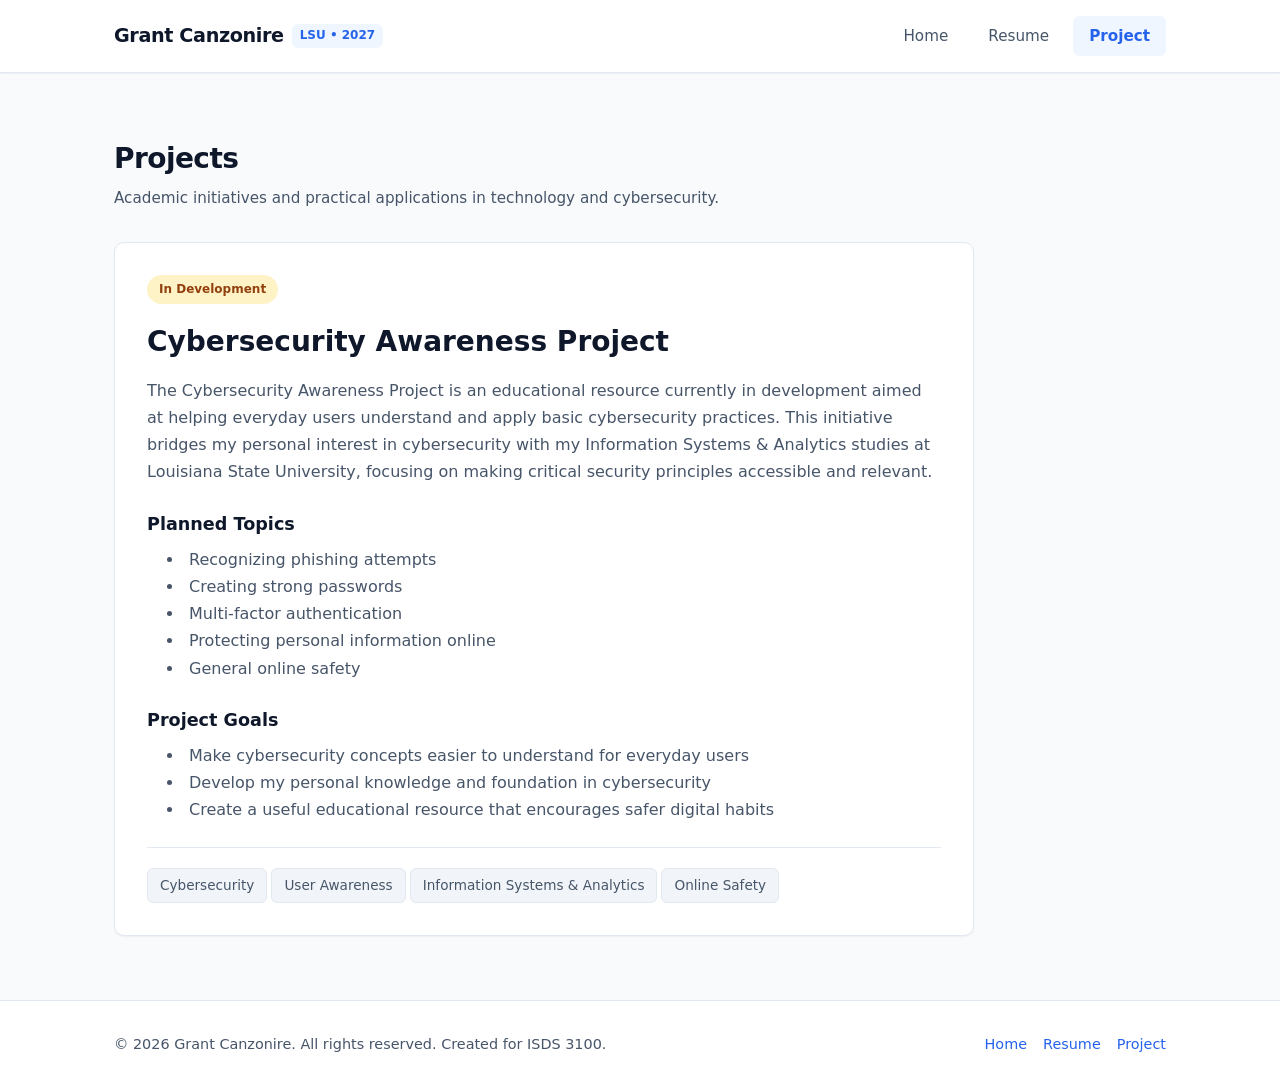
==== project.html @ b725eaf5 "Initial personal website" ====
<!DOCTYPE html>
<html lang="en">
<head>
  <meta charset="UTF-8">
  <meta name="viewport" content="width=device-width, initial-scale=1.0">
  <meta name="description" content="Projects by Grant Canzonire - Information Systems &amp; Analytics student at Louisiana State University (LSU).">
  <title>Grant Canzonire | Projects</title>
  <link rel="stylesheet" href="styles.css">
</head>
<body>

  <!-- Site Navigation -->
  <header class="site-header">
    <div class="container header-inner">
      <a href="index.html" class="site-brand">
        <span>Grant Canzonire</span>
        <span class="brand-badge">LSU &bull; 2027</span>
      </a>
      <nav class="main-nav" aria-label="Main Navigation">
        <a href="index.html" class="nav-link">Home</a>
        <a href="resume.html" class="nav-link">Resume</a>
        <a href="project.html" class="nav-link active">Project</a>
      </nav>
    </div>
  </header>

  <!-- Main Content Area -->
  <main class="main-content container">

    <!-- Page Header -->
    <section class="section-header" style="margin-top: 1rem; margin-bottom: 2rem;">
      <h1 class="section-title">Projects</h1>
      <p class="section-subtitle">Academic initiatives and practical applications in technology and cybersecurity.</p>
    </section>

    <!-- Single Featured Project: In Development -->
    <article class="card" style="max-width: 860px;">
      
      <!-- Project Header / Status -->
      <div style="margin-bottom: 1.25rem;">
        <span class="project-badge" style="background-color: #fef3c7; color: #92400e; font-weight: 600; padding: 0.3rem 0.75rem; border-radius: 9999px;">
          In Development
        </span>
        <h2 class="project-title" style="font-size: 1.75rem; margin-top: 0.5rem; margin-bottom: 0.75rem;">
          Cybersecurity Awareness Project
        </h2>
        <p class="project-description" style="font-size: 1rem; line-height: 1.7; color: var(--text-muted); margin-bottom: 1.5rem;">
          The Cybersecurity Awareness Project is an educational resource currently in development aimed at helping everyday users understand and apply basic cybersecurity practices. This initiative bridges my personal interest in cybersecurity with my Information Systems &amp; Analytics studies at Louisiana State University, focusing on making critical security principles accessible and relevant.
        </p>
      </div>

      <!-- Planned Topics Section -->
      <div style="margin-bottom: 1.5rem;">
        <h3 style="font-size: 1.1rem; font-weight: 700; color: var(--text-main); margin-bottom: 0.5rem;">
          Planned Topics
        </h3>
        <ul style="padding-left: 1.25rem; color: var(--text-muted); line-height: 1.7;">
          <li>Recognizing phishing attempts</li>
          <li>Creating strong passwords</li>
          <li>Multi-factor authentication</li>
          <li>Protecting personal information online</li>
          <li>General online safety</li>
        </ul>
      </div>

      <!-- Project Goals Section -->
      <div style="margin-bottom: 1.5rem;">
        <h3 style="font-size: 1.1rem; font-weight: 700; color: var(--text-main); margin-bottom: 0.5rem;">
          Project Goals
        </h3>
        <ul style="padding-left: 1.25rem; color: var(--text-muted); line-height: 1.7;">
          <li>Make cybersecurity concepts easier to understand for everyday users</li>
          <li>Develop my personal knowledge and foundation in cybersecurity</li>
          <li>Create a useful educational resource that encourages safer digital habits</li>
        </ul>
      </div>

      <!-- Focus Tags -->
      <div class="project-tags" style="margin-bottom: 0; margin-top: 1.5rem; padding-top: 1.25rem; border-top: 1px solid var(--border-color);">
        <span class="skill-tag">Cybersecurity</span>
        <span class="skill-tag">User Awareness</span>
        <span class="skill-tag">Information Systems &amp; Analytics</span>
        <span class="skill-tag">Online Safety</span>
      </div>

    </article>

  </main>

  <!-- Site Footer -->
  <footer class="site-footer">
    <div class="container footer-inner">
      <p>&copy; 2026 Grant Canzonire. All rights reserved. Created for ISDS 3100.</p>
      <div class="footer-links">
        <a href="index.html">Home</a>
        <a href="resume.html">Resume</a>
        <a href="project.html">Project</a>
      </div>
    </div>
  </footer>

</body>
</html>
---- styles.css ----
/* ==========================================================================
   ISDS 3100 Vibe Coding Project - Shared Stylesheet
   Professional, recruiter-ready styling system with responsive layouts.
   ========================================================================== */

/* --------------------------------------------------------------------------
   1. Design System & CSS Variables
   -------------------------------------------------------------------------- */
:root {
  /* Color Palette - Refined Slate & Executive Blue */
  --primary: #2563eb;
  --primary-hover: #1d4ed8;
  --primary-light: #eff6ff;
  --primary-dark: #1e40af;
  
  --text-main: #0f172a;
  --text-muted: #475569;
  --text-light: #94a3b8;
  
  --bg-body: #f8fafc;
  --bg-surface: #ffffff;
  --bg-surface-alt: #f1f5f9;
  
  --border-color: #e2e8f0;
  --border-subtle: #edf2f7;
  
  --accent-badge: #e0e7ff;
  --accent-badge-text: #3730a3;
  
  /* Typography */
  --font-sans: 'Inter', system-ui, -apple-system, BlinkMacSystemFont, 'Segoe UI', Roboto, Oxygen, Ubuntu, Cantarell, sans-serif;
  --font-mono: ui-monospace, SFMono-Regular, Menlo, Monaco, Consolas, monospace;
  
  /* Spacing */
  --space-xs: 0.25rem;
  --space-sm: 0.5rem;
  --space-md: 1rem;
  --space-lg: 1.5rem;
  --space-xl: 2rem;
  --space-2xl: 3rem;
  --space-3xl: 4rem;
  
  /* Radii */
  --radius-sm: 6px;
  --radius-md: 10px;
  --radius-lg: 16px;
  --radius-full: 9999px;
  
  /* Elevation & Shadows */
  --shadow-sm: 0 1px 2px 0 rgba(15, 23, 42, 0.05);
  --shadow-md: 0 4px 6px -1px rgba(15, 23, 42, 0.08), 0 2px 4px -2px rgba(15, 23, 42, 0.05);
  --shadow-lg: 0 10px 15px -3px rgba(15, 23, 42, 0.08), 0 4px 6px -4px rgba(15, 23, 42, 0.03);
  
  /* Transitions */
  --transition-fast: 150ms ease;
  --transition-normal: 250ms ease;
}

/* --------------------------------------------------------------------------
   2. Reset & Global Styles
   -------------------------------------------------------------------------- */
*, *::before, *::after {
  box-sizing: border-box;
  margin: 0;
  padding: 0;
}

html {
  font-size: 16px;
  scroll-behavior: smooth;
}

body {
  font-family: var(--font-sans);
  background-color: var(--bg-body);
  color: var(--text-main);
  line-height: 1.6;
  min-height: 100vh;
  display: flex;
  flex-direction: column;
  -webkit-font-smoothing: antialiased;
}

a {
  color: var(--primary);
  text-decoration: none;
  transition: color var(--transition-fast);
}

a:hover {
  color: var(--primary-hover);
}

img {
  max-width: 100%;
  display: block;
}

ul {
  list-style-position: inside;
}

/* --------------------------------------------------------------------------
   3. Layout & Containers
   -------------------------------------------------------------------------- */
.container {
  width: 100%;
  max-width: 1100px;
  margin-left: auto;
  margin-right: auto;
  padding-left: var(--space-lg);
  padding-right: var(--space-lg);
}

.main-content {
  flex: 1;
  padding-top: var(--space-2xl);
  padding-bottom: var(--space-3xl);
}

/* --------------------------------------------------------------------------
   4. Header & Navigation
   -------------------------------------------------------------------------- */
.site-header {
  background-color: var(--bg-surface);
  border-bottom: 1px solid var(--border-color);
  position: sticky;
  top: 0;
  z-index: 100;
  box-shadow: var(--shadow-sm);
}

.header-inner {
  display: flex;
  align-items: center;
  justify-content: space-between;
  height: 72px;
}

.site-brand {
  display: flex;
  align-items: center;
  gap: var(--space-sm);
  font-size: 1.2rem;
  font-weight: 700;
  color: var(--text-main);
  letter-spacing: -0.02em;
}

.brand-badge {
  display: inline-block;
  padding: 0.15rem 0.5rem;
  background-color: var(--primary-light);
  color: var(--primary);
  border-radius: var(--radius-sm);
  font-size: 0.75rem;
  font-weight: 600;
  letter-spacing: normal;
}

.main-nav {
  display: flex;
  align-items: center;
  gap: var(--space-sm);
}

.nav-link {
  display: inline-block;
  padding: 0.5rem 1rem;
  font-weight: 500;
  font-size: 0.95rem;
  color: var(--text-muted);
  border-radius: var(--radius-sm);
  transition: all var(--transition-fast);
}

.nav-link:hover {
  color: var(--primary);
  background-color: var(--bg-surface-alt);
}

.nav-link.active {
  color: var(--primary);
  background-color: var(--primary-light);
  font-weight: 600;
}

/* --------------------------------------------------------------------------
   5. Hero / Profile Banner
   -------------------------------------------------------------------------- */
.hero-section {
  padding-top: var(--space-xl);
  padding-bottom: var(--space-2xl);
}

.hero-card {
  background-color: var(--bg-surface);
  border: 1px solid var(--border-color);
  border-radius: var(--radius-lg);
  padding: var(--space-2xl);
  box-shadow: var(--shadow-sm);
}

.hero-tag {
  display: inline-flex;
  align-items: center;
  gap: var(--space-xs);
  background-color: var(--primary-light);
  color: var(--primary);
  padding: 0.35rem 0.85rem;
  border-radius: var(--radius-full);
  font-size: 0.85rem;
  font-weight: 600;
  margin-bottom: var(--space-md);
}

.hero-title {
  font-size: 2.5rem;
  font-weight: 800;
  letter-spacing: -0.03em;
  line-height: 1.15;
  color: var(--text-main);
  margin-bottom: var(--space-xs);
}

.hero-subtitle {
  font-size: 1.25rem;
  font-weight: 500;
  color: var(--primary);
  margin-bottom: var(--space-md);
}

.hero-description {
  font-size: 1.05rem;
  color: var(--text-muted);
  max-width: 720px;
  line-height: 1.7;
  margin-bottom: var(--space-xl);
}

.hero-actions {
  display: flex;
  flex-wrap: wrap;
  gap: var(--space-md);
}

/* --------------------------------------------------------------------------
   6. Buttons
   -------------------------------------------------------------------------- */
.btn {
  display: inline-flex;
  align-items: center;
  justify-content: center;
  gap: var(--space-sm);
  padding: 0.75rem 1.4rem;
  font-size: 0.95rem;
  font-weight: 600;
  border-radius: var(--radius-md);
  border: 1px solid transparent;
  cursor: pointer;
  transition: all var(--transition-fast);
  text-decoration: none;
}

.btn-primary {
  background-color: var(--primary);
  color: #ffffff;
}

.btn-primary:hover {
  background-color: var(--primary-hover);
  color: #ffffff;
}

.btn-secondary {
  background-color: var(--bg-surface);
  color: var(--text-main);
  border-color: var(--border-color);
}

.btn-secondary:hover {
  background-color: var(--bg-surface-alt);
  border-color: var(--text-light);
  color: var(--text-main);
}

.btn-sm {
  padding: 0.45rem 0.9rem;
  font-size: 0.85rem;
}

/* --------------------------------------------------------------------------
   7. Section Headers & Cards
   -------------------------------------------------------------------------- */
.section {
  margin-top: var(--space-2xl);
}

.section-header {
  margin-bottom: var(--space-lg);
}

.section-title {
  font-size: 1.75rem;
  font-weight: 700;
  letter-spacing: -0.02em;
  color: var(--text-main);
}

.section-subtitle {
  font-size: 0.95rem;
  color: var(--text-muted);
  margin-top: var(--space-xs);
}

.card {
  background-color: var(--bg-surface);
  border: 1px solid var(--border-color);
  border-radius: var(--radius-md);
  padding: var(--space-xl);
  box-shadow: var(--shadow-sm);
  transition: transform var(--transition-fast), box-shadow var(--transition-fast);
}

.card:hover {
  box-shadow: var(--shadow-md);
}

/* --------------------------------------------------------------------------
   8. Skills Grid & Tags
   -------------------------------------------------------------------------- */
.skills-grid {
  display: grid;
  grid-template-columns: repeat(auto-fit, minmax(300px, 1fr));
  gap: var(--space-lg);
}

.skill-category-title {
  font-size: 1.1rem;
  font-weight: 600;
  color: var(--text-main);
  margin-bottom: var(--space-md);
  display: flex;
  align-items: center;
  gap: var(--space-sm);
}

.skill-tags {
  display: flex;
  flex-wrap: wrap;
  gap: var(--space-sm);
}

.skill-tag {
  display: inline-block;
  background-color: var(--bg-surface-alt);
  color: var(--text-muted);
  border: 1px solid var(--border-color);
  padding: 0.35rem 0.75rem;
  border-radius: var(--radius-sm);
  font-size: 0.85rem;
  font-weight: 500;
}

/* --------------------------------------------------------------------------
   9. Experience List
   -------------------------------------------------------------------------- */
.experience-list {
  display: flex;
  flex-direction: column;
  gap: var(--space-lg);
}

.experience-item {
  border-left: 3px solid var(--primary);
  padding-left: var(--space-lg);
  position: relative;
}

.experience-header {
  display: flex;
  flex-wrap: wrap;
  align-items: baseline;
  justify-content: space-between;
  gap: var(--space-xs);
  margin-bottom: var(--space-xs);
}

.experience-role {
  font-size: 1.15rem;
  font-weight: 700;
  color: var(--text-main);
}

.experience-date {
  font-size: 0.85rem;
  font-weight: 500;
  color: var(--text-light);
}

.experience-org {
  font-size: 0.95rem;
  font-weight: 600;
  color: var(--primary);
  margin-bottom: var(--space-sm);
}

.experience-bullets {
  color: var(--text-muted);
  font-size: 0.95rem;
  padding-left: 1.25rem;
  list-style-type: disc;
}

.experience-bullets li {
  margin-bottom: var(--space-xs);
}

/* --------------------------------------------------------------------------
   10. Contact Section
   -------------------------------------------------------------------------- */
.contact-grid {
  display: grid;
  grid-template-columns: repeat(auto-fit, minmax(240px, 1fr));
  gap: var(--space-md);
  margin-top: var(--space-md);
}

.contact-card {
  display: flex;
  flex-direction: column;
  background-color: var(--bg-surface);
  border: 1px solid var(--border-color);
  border-radius: var(--radius-md);
  padding: var(--space-lg);
  text-decoration: none;
  color: inherit;
  transition: all var(--transition-fast);
}

.contact-card:hover {
  border-color: var(--primary);
  transform: translateY(-2px);
  box-shadow: var(--shadow-md);
}

.contact-label {
  font-size: 0.8rem;
  font-weight: 600;
  text-transform: uppercase;
  letter-spacing: 0.05em;
  color: var(--text-light);
  margin-bottom: var(--space-xs);
}

.contact-value {
  font-size: 1rem;
  font-weight: 600;
  color: var(--primary);
  word-break: break-word;
}

/* --------------------------------------------------------------------------
   11. Project Cards
   -------------------------------------------------------------------------- */
.projects-grid {
  display: grid;
  grid-template-columns: repeat(auto-fit, minmax(320px, 1fr));
  gap: var(--space-lg);
}

.project-card {
  display: flex;
  flex-direction: column;
  justify-content: space-between;
  height: 100%;
}

.project-badge {
  display: inline-block;
  background-color: var(--accent-badge);
  color: var(--accent-badge-text);
  font-size: 0.75rem;
  font-weight: 700;
  padding: 0.2rem 0.6rem;
  border-radius: var(--radius-sm);
  margin-bottom: var(--space-sm);
  align-self: flex-start;
}

.project-title {
  font-size: 1.25rem;
  font-weight: 700;
  color: var(--text-main);
  margin-bottom: var(--space-xs);
}

.project-description {
  font-size: 0.95rem;
  color: var(--text-muted);
  line-height: 1.6;
  margin-bottom: var(--space-md);
  flex-grow: 1;
}

.project-highlights {
  margin-bottom: var(--space-md);
  padding-left: 1.25rem;
  font-size: 0.9rem;
  color: var(--text-muted);
}

.project-tags {
  display: flex;
  flex-wrap: wrap;
  gap: var(--space-xs);
  margin-bottom: var(--space-lg);
}

.project-actions {
  display: flex;
  gap: var(--space-sm);
  margin-top: auto;
}

/* --------------------------------------------------------------------------
   12. Resume Page Specific Styles
   -------------------------------------------------------------------------- */
.resume-paper {
  background-color: var(--bg-surface);
  border: 1px solid var(--border-color);
  border-radius: var(--radius-lg);
  padding: var(--space-2xl);
  box-shadow: var(--shadow-sm);
}

.resume-header {
  border-bottom: 2px solid var(--border-color);
  padding-bottom: var(--space-xl);
  margin-bottom: var(--space-xl);
  display: flex;
  flex-wrap: wrap;
  justify-content: space-between;
  align-items: flex-start;
  gap: var(--space-md);
}

.resume-name {
  font-size: 2.25rem;
  font-weight: 800;
  letter-spacing: -0.02em;
  color: var(--text-main);
}

.resume-headline {
  font-size: 1.1rem;
  font-weight: 500;
  color: var(--primary);
  margin-top: var(--space-xs);
}

.resume-meta {
  display: flex;
  flex-wrap: wrap;
  gap: var(--space-md);
  color: var(--text-muted);
  font-size: 0.9rem;
  margin-top: var(--space-sm);
}

.resume-meta-item {
  display: flex;
  align-items: center;
  gap: var(--space-xs);
}

.resume-section {
  margin-bottom: var(--space-2xl);
}

.resume-section:last-child {
  margin-bottom: 0;
}

.resume-section-title {
  font-size: 1.2rem;
  font-weight: 700;
  text-transform: uppercase;
  letter-spacing: 0.05em;
  color: var(--text-main);
  border-bottom: 1px solid var(--border-color);
  padding-bottom: var(--space-xs);
  margin-bottom: var(--space-md);
}

.resume-entry {
  margin-bottom: var(--space-lg);
}

.resume-entry:last-child {
  margin-bottom: 0;
}

.resume-entry-header {
  display: flex;
  justify-content: space-between;
  align-items: baseline;
  flex-wrap: wrap;
  margin-bottom: 0.15rem;
}

.resume-entry-title {
  font-size: 1.05rem;
  font-weight: 700;
  color: var(--text-main);
}

.resume-entry-date {
  font-size: 0.85rem;
  color: var(--text-light);
  font-weight: 500;
}

.resume-entry-subtitle {
  font-size: 0.95rem;
  font-weight: 600;
  color: var(--primary);
  margin-bottom: var(--space-xs);
}

.resume-entry-desc {
  font-size: 0.92rem;
  color: var(--text-muted);
  line-height: 1.6;
}

/* --------------------------------------------------------------------------
   13. Footer
   -------------------------------------------------------------------------- */
.site-footer {
  background-color: var(--bg-surface);
  border-top: 1px solid var(--border-color);
  padding-top: var(--space-xl);
  padding-bottom: var(--space-xl);
  margin-top: auto;
  font-size: 0.9rem;
  color: var(--text-muted);
}

.footer-inner {
  display: flex;
  flex-wrap: wrap;
  align-items: center;
  justify-content: space-between;
  gap: var(--space-md);
}

.footer-links {
  display: flex;
  gap: var(--space-md);
}

/* --------------------------------------------------------------------------
   14. Responsive Queries
   -------------------------------------------------------------------------- */
@media (max-width: 768px) {
  .header-inner {
    height: auto;
    padding-top: var(--space-md);
    padding-bottom: var(--space-md);
    flex-direction: column;
    gap: var(--space-sm);
  }

  .main-nav {
    width: 100%;
    justify-content: center;
  }

  .hero-title {
    font-size: 2rem;
  }

  .hero-card, .card, .resume-paper {
    padding: var(--space-lg);
  }

  .footer-inner {
    flex-direction: column;
    text-align: center;
  }
}
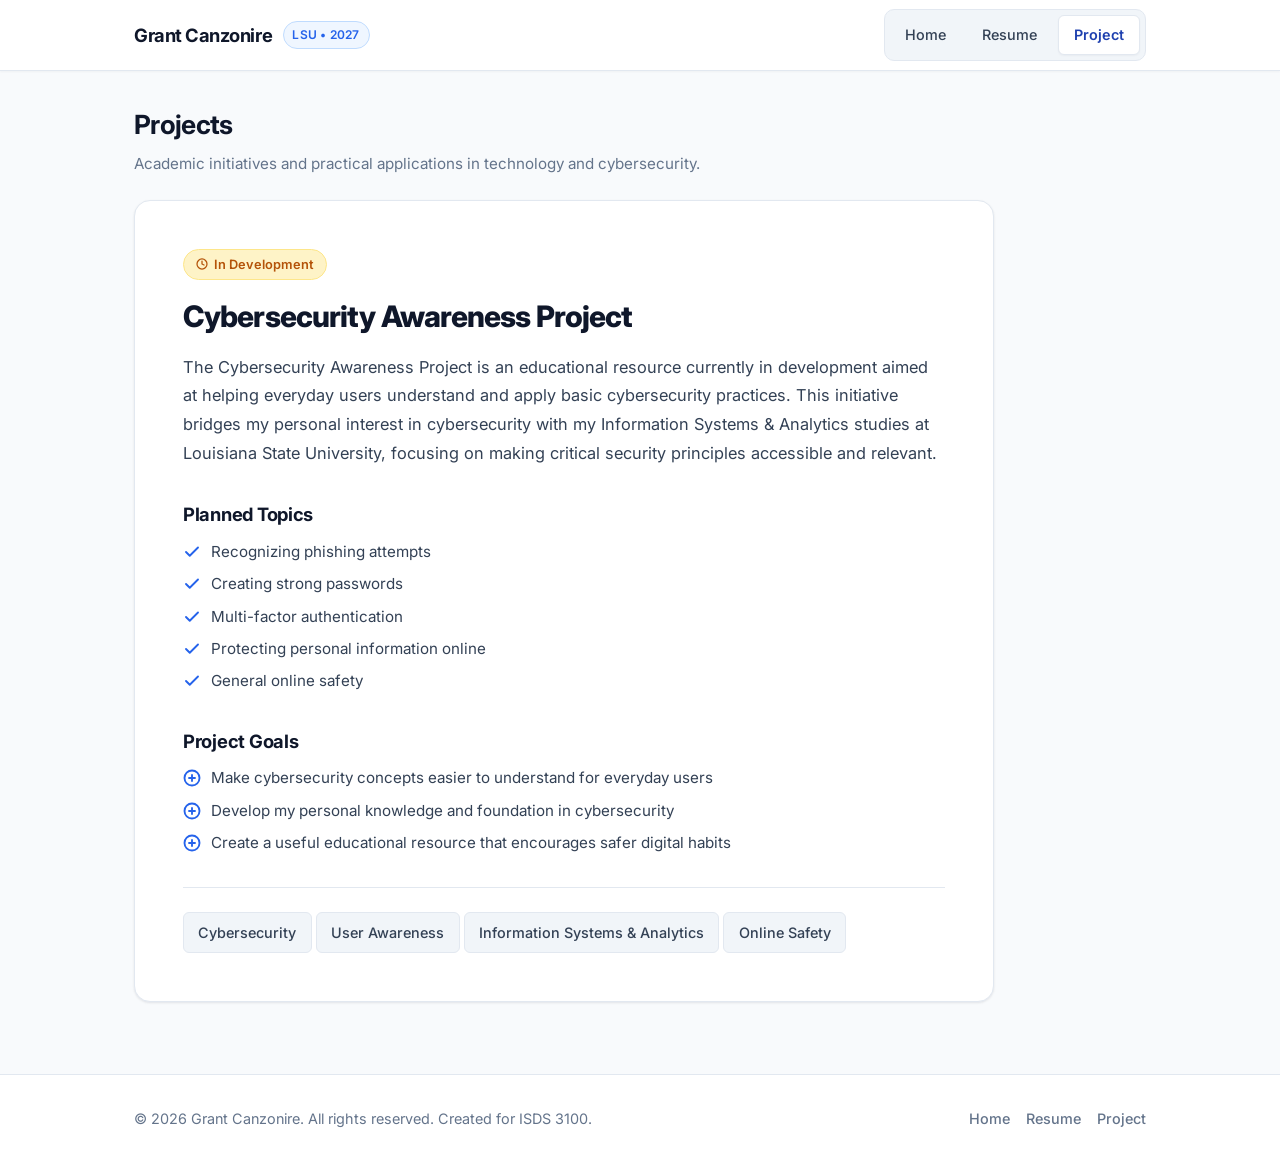
==== commit c79f0e5b: "Improve homepage design and responsiveness" ====
--- a/project.html
+++ b/project.html
@@ -5,6 +5,9 @@
   <meta name="viewport" content="width=device-width, initial-scale=1.0">
   <meta name="description" content="Projects by Grant Canzonire - Information Systems &amp; Analytics student at Louisiana State University (LSU).">
   <title>Grant Canzonire | Projects</title>
+  <link rel="preconnect" href="https://fonts.googleapis.com">
+  <link rel="preconnect" href="https://fonts.gstatic.com" crossorigin>
+  <link href="https://fonts.googleapis.com/css2?family=Inter:wght@400;500;600;700;800&display=swap" rel="stylesheet">
   <link rel="stylesheet" href="styles.css">
 </head>
 <body>
@@ -28,55 +31,99 @@
   <main class="main-content container">
 
     <!-- Page Header -->
-    <section class="section-header" style="margin-top: 1rem; margin-bottom: 2rem;">
+    <section class="section-header">
       <h1 class="section-title">Projects</h1>
       <p class="section-subtitle">Academic initiatives and practical applications in technology and cybersecurity.</p>
     </section>
 
     <!-- Single Featured Project: In Development -->
-    <article class="card" style="max-width: 860px;">
+    <article class="project-card-detail">
       
-      <!-- Project Header / Status -->
-      <div style="margin-bottom: 1.25rem;">
-        <span class="project-badge" style="background-color: #fef3c7; color: #92400e; font-weight: 600; padding: 0.3rem 0.75rem; border-radius: 9999px;">
-          In Development
-        </span>
-        <h2 class="project-title" style="font-size: 1.75rem; margin-top: 0.5rem; margin-bottom: 0.75rem;">
-          Cybersecurity Awareness Project
-        </h2>
-        <p class="project-description" style="font-size: 1rem; line-height: 1.7; color: var(--text-muted); margin-bottom: 1.5rem;">
-          The Cybersecurity Awareness Project is an educational resource currently in development aimed at helping everyday users understand and apply basic cybersecurity practices. This initiative bridges my personal interest in cybersecurity with my Information Systems &amp; Analytics studies at Louisiana State University, focusing on making critical security principles accessible and relevant.
-        </p>
-      </div>
+      <!-- Project Status & Header -->
+      <span class="project-status-pill">
+        <svg width="12" height="12" viewBox="0 0 24 24" fill="none" stroke="currentColor" stroke-width="2.5" stroke-linecap="round" stroke-linejoin="round">
+          <circle cx="12" cy="12" r="10"/>
+          <polyline points="12 6 12 12 16 14"/>
+        </svg>
+        In Development
+      </span>
+
+      <h2 class="project-title">Cybersecurity Awareness Project</h2>
+      
+      <p class="project-description">
+        The Cybersecurity Awareness Project is an educational resource currently in development aimed at helping everyday users understand and apply basic cybersecurity practices. This initiative bridges my personal interest in cybersecurity with my Information Systems &amp; Analytics studies at Louisiana State University, focusing on making critical security principles accessible and relevant.
+      </p>
 
       <!-- Planned Topics Section -->
-      <div style="margin-bottom: 1.5rem;">
-        <h3 style="font-size: 1.1rem; font-weight: 700; color: var(--text-main); margin-bottom: 0.5rem;">
-          Planned Topics
-        </h3>
-        <ul style="padding-left: 1.25rem; color: var(--text-muted); line-height: 1.7;">
-          <li>Recognizing phishing attempts</li>
-          <li>Creating strong passwords</li>
-          <li>Multi-factor authentication</li>
-          <li>Protecting personal information online</li>
-          <li>General online safety</li>
+      <div class="project-block">
+        <h3 class="project-block-title">Planned Topics</h3>
+        <ul class="project-item-list">
+          <li>
+            <svg class="project-check-icon" viewBox="0 0 24 24" fill="none" stroke="currentColor" stroke-width="2.5" stroke-linecap="round" stroke-linejoin="round">
+              <polyline points="20 6 9 17 4 12"/>
+            </svg>
+            <span>Recognizing phishing attempts</span>
+          </li>
+          <li>
+            <svg class="project-check-icon" viewBox="0 0 24 24" fill="none" stroke="currentColor" stroke-width="2.5" stroke-linecap="round" stroke-linejoin="round">
+              <polyline points="20 6 9 17 4 12"/>
+            </svg>
+            <span>Creating strong passwords</span>
+          </li>
+          <li>
+            <svg class="project-check-icon" viewBox="0 0 24 24" fill="none" stroke="currentColor" stroke-width="2.5" stroke-linecap="round" stroke-linejoin="round">
+              <polyline points="20 6 9 17 4 12"/>
+            </svg>
+            <span>Multi-factor authentication</span>
+          </li>
+          <li>
+            <svg class="project-check-icon" viewBox="0 0 24 24" fill="none" stroke="currentColor" stroke-width="2.5" stroke-linecap="round" stroke-linejoin="round">
+              <polyline points="20 6 9 17 4 12"/>
+            </svg>
+            <span>Protecting personal information online</span>
+          </li>
+          <li>
+            <svg class="project-check-icon" viewBox="0 0 24 24" fill="none" stroke="currentColor" stroke-width="2.5" stroke-linecap="round" stroke-linejoin="round">
+              <polyline points="20 6 9 17 4 12"/>
+            </svg>
+            <span>General online safety</span>
+          </li>
         </ul>
       </div>
 
       <!-- Project Goals Section -->
-      <div style="margin-bottom: 1.5rem;">
-        <h3 style="font-size: 1.1rem; font-weight: 700; color: var(--text-main); margin-bottom: 0.5rem;">
-          Project Goals
-        </h3>
-        <ul style="padding-left: 1.25rem; color: var(--text-muted); line-height: 1.7;">
-          <li>Make cybersecurity concepts easier to understand for everyday users</li>
-          <li>Develop my personal knowledge and foundation in cybersecurity</li>
-          <li>Create a useful educational resource that encourages safer digital habits</li>
+      <div class="project-block">
+        <h3 class="project-block-title">Project Goals</h3>
+        <ul class="project-item-list">
+          <li>
+            <svg class="project-check-icon" viewBox="0 0 24 24" fill="none" stroke="currentColor" stroke-width="2.5" stroke-linecap="round" stroke-linejoin="round">
+              <circle cx="12" cy="12" r="10"/>
+              <path d="M12 8v8"/>
+              <path d="M8 12h8"/>
+            </svg>
+            <span>Make cybersecurity concepts easier to understand for everyday users</span>
+          </li>
+          <li>
+            <svg class="project-check-icon" viewBox="0 0 24 24" fill="none" stroke="currentColor" stroke-width="2.5" stroke-linecap="round" stroke-linejoin="round">
+              <circle cx="12" cy="12" r="10"/>
+              <path d="M12 8v8"/>
+              <path d="M8 12h8"/>
+            </svg>
+            <span>Develop my personal knowledge and foundation in cybersecurity</span>
+          </li>
+          <li>
+            <svg class="project-check-icon" viewBox="0 0 24 24" fill="none" stroke="currentColor" stroke-width="2.5" stroke-linecap="round" stroke-linejoin="round">
+              <circle cx="12" cy="12" r="10"/>
+              <path d="M12 8v8"/>
+              <path d="M8 12h8"/>
+            </svg>
+            <span>Create a useful educational resource that encourages safer digital habits</span>
+          </li>
         </ul>
       </div>
 
       <!-- Focus Tags -->
-      <div class="project-tags" style="margin-bottom: 0; margin-top: 1.5rem; padding-top: 1.25rem; border-top: 1px solid var(--border-color);">
+      <div class="project-tags-row">
         <span class="skill-tag">Cybersecurity</span>
         <span class="skill-tag">User Awareness</span>
         <span class="skill-tag">Information Systems &amp; Analytics</span>
--- a/styles.css
+++ b/styles.css
@@ -1,59 +1,69 @@
 /* ==========================================================================
-   ISDS 3100 Vibe Coding Project - Shared Stylesheet
-   Professional, recruiter-ready styling system with responsive layouts.
+   Grant Canzonire - Personal Portfolio Stylesheet
+   Modern, executive, recruiter-ready design system with responsive layouts.
    ========================================================================== */
 
 /* --------------------------------------------------------------------------
    1. Design System & CSS Variables
    -------------------------------------------------------------------------- */
 :root {
-  /* Color Palette - Refined Slate & Executive Blue */
+  /* Color Palette - Executive Slate & Deep Cobalt */
   --primary: #2563eb;
   --primary-hover: #1d4ed8;
-  --primary-light: #eff6ff;
   --primary-dark: #1e40af;
-  
+  --primary-subtle: #eff6ff;
+  --primary-border: #bfdbfe;
+
+  --accent-gold: #b45309;
+  --accent-gold-bg: #fef3c7;
+  --accent-gold-border: #fde68a;
+
   --text-main: #0f172a;
-  --text-muted: #475569;
+  --text-secondary: #334155;
+  --text-muted: #64748b;
   --text-light: #94a3b8;
-  
+
   --bg-body: #f8fafc;
   --bg-surface: #ffffff;
   --bg-surface-alt: #f1f5f9;
-  
+  --bg-surface-elevated: #ffffff;
+
   --border-color: #e2e8f0;
-  --border-subtle: #edf2f7;
-  
-  --accent-badge: #e0e7ff;
-  --accent-badge-text: #3730a3;
-  
+  --border-subtle: #f1f5f9;
+  --border-hover: #cbd5e1;
+
   /* Typography */
   --font-sans: 'Inter', system-ui, -apple-system, BlinkMacSystemFont, 'Segoe UI', Roboto, Oxygen, Ubuntu, Cantarell, sans-serif;
   --font-mono: ui-monospace, SFMono-Regular, Menlo, Monaco, Consolas, monospace;
-  
+
   /* Spacing */
+  --space-2xs: 0.125rem;
   --space-xs: 0.25rem;
   --space-sm: 0.5rem;
   --space-md: 1rem;
   --space-lg: 1.5rem;
   --space-xl: 2rem;
   --space-2xl: 3rem;
-  --space-3xl: 4rem;
-  
-  /* Radii */
+  --space-3xl: 4.5rem;
+
+  /* Border Radii */
+  --radius-xs: 4px;
   --radius-sm: 6px;
   --radius-md: 10px;
   --radius-lg: 16px;
+  --radius-xl: 20px;
   --radius-full: 9999px;
-  
-  /* Elevation & Shadows */
-  --shadow-sm: 0 1px 2px 0 rgba(15, 23, 42, 0.05);
-  --shadow-md: 0 4px 6px -1px rgba(15, 23, 42, 0.08), 0 2px 4px -2px rgba(15, 23, 42, 0.05);
-  --shadow-lg: 0 10px 15px -3px rgba(15, 23, 42, 0.08), 0 4px 6px -4px rgba(15, 23, 42, 0.03);
-  
+
+  /* Elevation Shadows (Layered & Soft) */
+  --shadow-xs: 0 1px 2px rgba(15, 23, 42, 0.04);
+  --shadow-sm: 0 1px 3px rgba(15, 23, 42, 0.06), 0 1px 2px rgba(15, 23, 42, 0.04);
+  --shadow-md: 0 4px 14px -2px rgba(15, 23, 42, 0.07), 0 2px 6px -1px rgba(15, 23, 42, 0.04);
+  --shadow-lg: 0 12px 24px -4px rgba(15, 23, 42, 0.09), 0 4px 8px -2px rgba(15, 23, 42, 0.04);
+  --shadow-hover: 0 14px 28px -4px rgba(37, 99, 235, 0.12), 0 4px 10px -2px rgba(15, 23, 42, 0.05);
+
   /* Transitions */
-  --transition-fast: 150ms ease;
-  --transition-normal: 250ms ease;
+  --transition-fast: 150ms cubic-bezier(0.4, 0, 0.2, 1);
+  --transition-normal: 220ms cubic-bezier(0.4, 0, 0.2, 1);
 }
 
 /* --------------------------------------------------------------------------
@@ -68,17 +78,19 @@
 html {
   font-size: 16px;
   scroll-behavior: smooth;
+  text-rendering: optimizeLegibility;
 }
 
 body {
   font-family: var(--font-sans);
   background-color: var(--bg-body);
   color: var(--text-main);
-  line-height: 1.6;
+  line-height: 1.65;
   min-height: 100vh;
   display: flex;
   flex-direction: column;
   -webkit-font-smoothing: antialiased;
+  -moz-osx-font-smoothing: grayscale;
 }
 
 a {
@@ -91,9 +103,8 @@
   color: var(--primary-hover);
 }
 
-img {
-  max-width: 100%;
-  display: block;
+img, svg {
+  vertical-align: middle;
 }
 
 ul {
@@ -105,7 +116,7 @@
    -------------------------------------------------------------------------- */
 .container {
   width: 100%;
-  max-width: 1100px;
+  max-width: 1060px;
   margin-left: auto;
   margin-right: auto;
   padding-left: var(--space-lg);
@@ -114,7 +125,7 @@
 
 .main-content {
   flex: 1;
-  padding-top: var(--space-2xl);
+  padding-top: var(--space-xl);
   padding-bottom: var(--space-3xl);
 }
 
@@ -122,170 +133,260 @@
    4. Header & Navigation
    -------------------------------------------------------------------------- */
 .site-header {
-  background-color: var(--bg-surface);
+  background-color: rgba(255, 255, 255, 0.92);
+  backdrop-filter: blur(12px);
+  -webkit-backdrop-filter: blur(12px);
   border-bottom: 1px solid var(--border-color);
   position: sticky;
   top: 0;
   z-index: 100;
-  box-shadow: var(--shadow-sm);
+  box-shadow: var(--shadow-xs);
+  transition: background-color var(--transition-fast);
 }
 
 .header-inner {
   display: flex;
   align-items: center;
   justify-content: space-between;
-  height: 72px;
+  height: 70px;
 }
 
 .site-brand {
-  display: flex;
-  align-items: center;
-  gap: var(--space-sm);
-  font-size: 1.2rem;
+  display: inline-flex;
+  align-items: center;
+  gap: 0.65rem;
+  font-size: 1.15rem;
   font-weight: 700;
   color: var(--text-main);
-  letter-spacing: -0.02em;
+  letter-spacing: -0.025em;
+  transition: opacity var(--transition-fast);
+}
+
+.site-brand:hover {
+  opacity: 0.85;
 }
 
 .brand-badge {
-  display: inline-block;
-  padding: 0.15rem 0.5rem;
-  background-color: var(--primary-light);
-  color: var(--primary);
-  border-radius: var(--radius-sm);
+  display: inline-flex;
+  align-items: center;
+  padding: 0.2rem 0.55rem;
+  background-color: var(--primary-subtle);
+  color: var(--primary);
+  border: 1px solid var(--primary-border);
+  border-radius: var(--radius-full);
   font-size: 0.75rem;
   font-weight: 600;
-  letter-spacing: normal;
+  letter-spacing: 0.02em;
 }
 
 .main-nav {
   display: flex;
   align-items: center;
-  gap: var(--space-sm);
+  gap: 0.35rem;
+  background-color: var(--bg-surface-alt);
+  padding: 0.3rem;
+  border-radius: var(--radius-md);
+  border: 1px solid var(--border-color);
 }
 
 .nav-link {
-  display: inline-block;
-  padding: 0.5rem 1rem;
+  display: inline-flex;
+  align-items: center;
+  padding: 0.45rem 0.95rem;
   font-weight: 500;
-  font-size: 0.95rem;
-  color: var(--text-muted);
+  font-size: 0.9rem;
+  color: var(--text-secondary);
   border-radius: var(--radius-sm);
   transition: all var(--transition-fast);
+  text-decoration: none;
 }
 
 .nav-link:hover {
   color: var(--primary);
-  background-color: var(--bg-surface-alt);
+  background-color: rgba(255, 255, 255, 0.7);
 }
 
 .nav-link.active {
-  color: var(--primary);
-  background-color: var(--primary-light);
-  font-weight: 600;
+  color: var(--primary-dark);
+  background-color: var(--bg-surface);
+  font-weight: 600;
+  box-shadow: var(--shadow-xs);
+  border: 1px solid var(--border-color);
 }
 
 /* --------------------------------------------------------------------------
    5. Hero / Profile Banner
    -------------------------------------------------------------------------- */
 .hero-section {
-  padding-top: var(--space-xl);
-  padding-bottom: var(--space-2xl);
+  padding-top: var(--space-md);
+  padding-bottom: var(--space-xl);
 }
 
 .hero-card {
   background-color: var(--bg-surface);
   border: 1px solid var(--border-color);
-  border-radius: var(--radius-lg);
+  border-radius: var(--radius-xl);
   padding: var(--space-2xl);
   box-shadow: var(--shadow-sm);
+  position: relative;
+  overflow: hidden;
+  background-image: radial-gradient(circle at 100% 0%, rgba(37, 99, 235, 0.04) 0%, transparent 60%);
+}
+
+.hero-top-row {
+  display: flex;
+  flex-wrap: wrap;
+  align-items: center;
+  gap: var(--space-sm);
+  margin-bottom: var(--space-md);
 }
 
 .hero-tag {
   display: inline-flex;
   align-items: center;
-  gap: var(--space-xs);
-  background-color: var(--primary-light);
-  color: var(--primary);
-  padding: 0.35rem 0.85rem;
+  gap: 0.45rem;
+  background-color: var(--primary-subtle);
+  color: var(--primary-dark);
+  border: 1px solid var(--primary-border);
+  padding: 0.3rem 0.75rem;
   border-radius: var(--radius-full);
-  font-size: 0.85rem;
-  font-weight: 600;
-  margin-bottom: var(--space-md);
+  font-size: 0.8rem;
+  font-weight: 600;
+  letter-spacing: 0.01em;
+}
+
+.hero-tag-dot {
+  width: 7px;
+  height: 7px;
+  background-color: var(--primary);
+  border-radius: 50%;
+  display: inline-block;
 }
 
 .hero-title {
-  font-size: 2.5rem;
+  font-size: 2.75rem;
   font-weight: 800;
-  letter-spacing: -0.03em;
+  letter-spacing: -0.035em;
   line-height: 1.15;
   color: var(--text-main);
   margin-bottom: var(--space-xs);
 }
 
+/* Distinct Hierarchy Badges for Major and Cybersecurity Focus */
+.hero-pills {
+  display: flex;
+  flex-wrap: wrap;
+  gap: var(--space-sm);
+  align-items: center;
+  margin-top: 0.35rem;
+  margin-bottom: var(--space-lg);
+}
+
+.hero-pill-major {
+  display: inline-flex;
+  align-items: center;
+  gap: 0.4rem;
+  font-size: 1.05rem;
+  font-weight: 600;
+  color: var(--text-secondary);
+}
+
+.hero-pill-focus {
+  display: inline-flex;
+  align-items: center;
+  gap: 0.35rem;
+  background-color: var(--primary-subtle);
+  color: var(--primary-dark);
+  border: 1px solid var(--primary-border);
+  padding: 0.25rem 0.75rem;
+  border-radius: var(--radius-full);
+  font-size: 0.875rem;
+  font-weight: 600;
+}
+
 .hero-subtitle {
-  font-size: 1.25rem;
-  font-weight: 500;
-  color: var(--primary);
+  font-size: 1.15rem;
+  font-weight: 600;
+  color: var(--primary-dark);
   margin-bottom: var(--space-md);
 }
 
 .hero-description {
   font-size: 1.05rem;
-  color: var(--text-muted);
+  color: var(--text-secondary);
   max-width: 720px;
-  line-height: 1.7;
+  line-height: 1.75;
   margin-bottom: var(--space-xl);
 }
 
 .hero-actions {
   display: flex;
   flex-wrap: wrap;
+  align-items: center;
   gap: var(--space-md);
 }
 
 /* --------------------------------------------------------------------------
-   6. Buttons
+   6. Buttons & Interactive Controls
    -------------------------------------------------------------------------- */
 .btn {
   display: inline-flex;
   align-items: center;
   justify-content: center;
-  gap: var(--space-sm);
-  padding: 0.75rem 1.4rem;
+  gap: 0.5rem;
+  padding: 0.7rem 1.35rem;
   font-size: 0.95rem;
   font-weight: 600;
   border-radius: var(--radius-md);
   border: 1px solid transparent;
   cursor: pointer;
-  transition: all var(--transition-fast);
+  transition: all var(--transition-normal);
   text-decoration: none;
+  line-height: 1.25;
+}
+
+.btn svg {
+  transition: transform var(--transition-fast);
+}
+
+.btn:active {
+  transform: scale(0.985);
 }
 
 .btn-primary {
   background-color: var(--primary);
   color: #ffffff;
+  box-shadow: 0 1px 3px rgba(37, 99, 235, 0.3), 0 1px 2px rgba(37, 99, 235, 0.2);
 }
 
 .btn-primary:hover {
   background-color: var(--primary-hover);
   color: #ffffff;
+  box-shadow: 0 4px 10px rgba(37, 99, 235, 0.35);
+  transform: translateY(-1px);
+}
+
+.btn-primary:hover svg {
+  transform: translateX(2px);
 }
 
 .btn-secondary {
   background-color: var(--bg-surface);
   color: var(--text-main);
   border-color: var(--border-color);
+  box-shadow: var(--shadow-xs);
 }
 
 .btn-secondary:hover {
   background-color: var(--bg-surface-alt);
-  border-color: var(--text-light);
-  color: var(--text-main);
+  border-color: var(--border-hover);
+  color: var(--primary);
+  transform: translateY(-1px);
+  box-shadow: var(--shadow-sm);
 }
 
 .btn-sm {
-  padding: 0.45rem 0.9rem;
+  padding: 0.45rem 0.85rem;
   font-size: 0.85rem;
 }
 
@@ -301,10 +402,13 @@
 }
 
 .section-title {
-  font-size: 1.75rem;
+  font-size: 1.65rem;
   font-weight: 700;
-  letter-spacing: -0.02em;
-  color: var(--text-main);
+  letter-spacing: -0.025em;
+  color: var(--text-main);
+  display: flex;
+  align-items: center;
+  gap: 0.5rem;
 }
 
 .section-subtitle {
@@ -316,35 +420,76 @@
 .card {
   background-color: var(--bg-surface);
   border: 1px solid var(--border-color);
-  border-radius: var(--radius-md);
+  border-radius: var(--radius-lg);
   padding: var(--space-xl);
   box-shadow: var(--shadow-sm);
-  transition: transform var(--transition-fast), box-shadow var(--transition-fast);
+  transition: transform var(--transition-normal), box-shadow var(--transition-normal), border-color var(--transition-normal);
 }
 
 .card:hover {
   box-shadow: var(--shadow-md);
-}
-
-/* --------------------------------------------------------------------------
-   8. Skills Grid & Tags
+  border-color: var(--border-hover);
+}
+
+/* --------------------------------------------------------------------------
+   8. Skills Section - Polished 4-Card Responsive Grid
    -------------------------------------------------------------------------- */
 .skills-grid {
   display: grid;
-  grid-template-columns: repeat(auto-fit, minmax(300px, 1fr));
-  gap: var(--space-lg);
-}
-
-.skill-category-title {
-  font-size: 1.1rem;
-  font-weight: 600;
-  color: var(--text-main);
-  margin-bottom: var(--space-md);
-  display: flex;
-  align-items: center;
-  gap: var(--space-sm);
-}
-
+  grid-template-columns: repeat(auto-fit, minmax(220px, 1fr));
+  gap: var(--space-md);
+}
+
+.skill-card {
+  background-color: var(--bg-surface);
+  border: 1px solid var(--border-color);
+  border-radius: var(--radius-md);
+  padding: 1.35rem 1.25rem;
+  display: flex;
+  flex-direction: column;
+  gap: 0.75rem;
+  box-shadow: var(--shadow-xs);
+  transition: transform var(--transition-normal), box-shadow var(--transition-normal), border-color var(--transition-normal);
+}
+
+.skill-card:hover {
+  transform: translateY(-2px);
+  box-shadow: var(--shadow-md);
+  border-color: var(--primary-border);
+}
+
+.skill-icon-wrapper {
+  width: 44px;
+  height: 44px;
+  border-radius: var(--radius-md);
+  background-color: var(--primary-subtle);
+  color: var(--primary);
+  display: flex;
+  align-items: center;
+  justify-content: center;
+  border: 1px solid var(--primary-border);
+  transition: background-color var(--transition-fast), color var(--transition-fast);
+}
+
+.skill-card:hover .skill-icon-wrapper {
+  background-color: var(--primary);
+  color: #ffffff;
+}
+
+.skill-title {
+  font-size: 1.05rem;
+  font-weight: 700;
+  color: var(--text-main);
+  letter-spacing: -0.01em;
+}
+
+.skill-description {
+  font-size: 0.85rem;
+  color: var(--text-muted);
+  line-height: 1.5;
+}
+
+/* Backward compatibility for tag styles if used */
 .skill-tags {
   display: flex;
   flex-wrap: wrap;
@@ -352,179 +497,302 @@
 }
 
 .skill-tag {
-  display: inline-block;
+  display: inline-flex;
+  align-items: center;
   background-color: var(--bg-surface-alt);
+  color: var(--text-secondary);
+  border: 1px solid var(--border-color);
+  padding: 0.45rem 0.9rem;
+  border-radius: var(--radius-sm);
+  font-size: 0.9rem;
+  font-weight: 500;
+  transition: all var(--transition-fast);
+}
+
+.skill-tag:hover {
+  background-color: var(--primary-subtle);
+  color: var(--primary-dark);
+  border-color: var(--primary-border);
+}
+
+/* --------------------------------------------------------------------------
+   9. Experience Section
+   -------------------------------------------------------------------------- */
+.experience-card {
+  background-color: var(--bg-surface);
+  border: 1px solid var(--border-color);
+  border-radius: var(--radius-lg);
+  padding: var(--space-xl);
+  box-shadow: var(--shadow-sm);
+  transition: box-shadow var(--transition-normal), border-color var(--transition-normal);
+}
+
+.experience-card:hover {
+  box-shadow: var(--shadow-md);
+  border-color: var(--border-hover);
+}
+
+.experience-item {
+  position: relative;
+}
+
+.experience-header-block {
+  display: flex;
+  align-items: flex-start;
+  justify-content: space-between;
+  flex-wrap: wrap;
+  gap: var(--space-sm);
+  margin-bottom: var(--space-md);
+  padding-bottom: var(--space-md);
+  border-bottom: 1px solid var(--border-color);
+}
+
+.experience-role-group {
+  display: flex;
+  flex-direction: column;
+  gap: 0.15rem;
+}
+
+.experience-role {
+  font-size: 1.3rem;
+  font-weight: 700;
+  color: var(--text-main);
+  letter-spacing: -0.02em;
+}
+
+.experience-org {
+  font-size: 1rem;
+  font-weight: 600;
+  color: var(--primary);
+}
+
+.experience-status-badge {
+  display: inline-flex;
+  align-items: center;
+  gap: 0.35rem;
+  background-color: var(--bg-surface-alt);
+  color: var(--text-secondary);
+  border: 1px solid var(--border-color);
+  padding: 0.25rem 0.65rem;
+  border-radius: var(--radius-full);
+  font-size: 0.8rem;
+  font-weight: 500;
+}
+
+.experience-bullets {
+  list-style: none;
+  padding: 0;
+  display: flex;
+  flex-direction: column;
+  gap: 0.6rem;
+}
+
+.experience-bullet-item {
+  display: flex;
+  align-items: flex-start;
+  gap: 0.75rem;
+  font-size: 0.95rem;
+  color: var(--text-secondary);
+  line-height: 1.6;
+}
+
+.bullet-icon {
+  flex-shrink: 0;
+  width: 18px;
+  height: 18px;
+  color: var(--primary);
+  margin-top: 3px;
+}
+
+.experience-card-footer {
+  margin-top: var(--space-lg);
+  padding-top: var(--space-md);
+  border-top: 1px solid var(--border-color);
+  display: flex;
+  justify-content: flex-end;
+}
+
+/* --------------------------------------------------------------------------
+   10. Contact Section - High-Visibility Featured Card
+   -------------------------------------------------------------------------- */
+.contact-featured-card {
+  background-color: var(--bg-surface);
+  border: 1px solid var(--border-color);
+  border-radius: var(--radius-lg);
+  padding: var(--space-xl);
+  box-shadow: var(--shadow-sm);
+  display: flex;
+  flex-wrap: wrap;
+  align-items: center;
+  justify-content: space-between;
+  gap: var(--space-lg);
+  background-image: linear-gradient(135deg, rgba(37, 99, 235, 0.03) 0%, transparent 100%);
+  transition: box-shadow var(--transition-normal), border-color var(--transition-normal);
+}
+
+.contact-featured-card:hover {
+  box-shadow: var(--shadow-md);
+  border-color: var(--primary-border);
+}
+
+.contact-info-block {
+  display: flex;
+  align-items: center;
+  gap: var(--space-md);
+}
+
+.contact-icon-large {
+  width: 52px;
+  height: 52px;
+  border-radius: var(--radius-md);
+  background-color: var(--primary-subtle);
+  border: 1px solid var(--primary-border);
+  color: var(--primary);
+  display: flex;
+  align-items: center;
+  justify-content: center;
+  flex-shrink: 0;
+}
+
+.contact-text-group {
+  display: flex;
+  flex-direction: column;
+}
+
+.contact-label {
+  font-size: 0.8rem;
+  font-weight: 700;
+  text-transform: uppercase;
+  letter-spacing: 0.05em;
   color: var(--text-muted);
-  border: 1px solid var(--border-color);
-  padding: 0.35rem 0.75rem;
-  border-radius: var(--radius-sm);
-  font-size: 0.85rem;
-  font-weight: 500;
-}
-
-/* --------------------------------------------------------------------------
-   9. Experience List
-   -------------------------------------------------------------------------- */
-.experience-list {
-  display: flex;
-  flex-direction: column;
-  gap: var(--space-lg);
-}
-
-.experience-item {
-  border-left: 3px solid var(--primary);
-  padding-left: var(--space-lg);
-  position: relative;
-}
-
-.experience-header {
-  display: flex;
-  flex-wrap: wrap;
-  align-items: baseline;
-  justify-content: space-between;
-  gap: var(--space-xs);
-  margin-bottom: var(--space-xs);
-}
-
-.experience-role {
+  margin-bottom: 0.15rem;
+}
+
+.contact-email-link {
+  font-size: 1.2rem;
+  font-weight: 700;
+  color: var(--primary);
+  letter-spacing: -0.01em;
+  word-break: break-all;
+  transition: color var(--transition-fast);
+}
+
+.contact-email-link:hover {
+  color: var(--primary-hover);
+  text-decoration: underline;
+}
+
+.contact-cta-btn {
+  display: inline-flex;
+  align-items: center;
+  gap: 0.5rem;
+  padding: 0.75rem 1.4rem;
+  background-color: var(--primary);
+  color: #ffffff;
+  border-radius: var(--radius-md);
+  font-weight: 600;
+  font-size: 0.95rem;
+  transition: all var(--transition-fast);
+  box-shadow: 0 1px 3px rgba(37, 99, 235, 0.3);
+}
+
+.contact-cta-btn:hover {
+  background-color: var(--primary-hover);
+  color: #ffffff;
+  transform: translateY(-1px);
+  box-shadow: 0 4px 10px rgba(37, 99, 235, 0.35);
+}
+
+/* --------------------------------------------------------------------------
+   11. Project Page Styles
+   -------------------------------------------------------------------------- */
+.project-card-detail {
+  background-color: var(--bg-surface);
+  border: 1px solid var(--border-color);
+  border-radius: var(--radius-lg);
+  padding: var(--space-2xl);
+  box-shadow: var(--shadow-sm);
+  max-width: 860px;
+}
+
+.project-status-pill {
+  display: inline-flex;
+  align-items: center;
+  gap: 0.35rem;
+  background-color: var(--accent-gold-bg);
+  color: var(--accent-gold);
+  border: 1px solid var(--accent-gold-border);
+  font-weight: 600;
+  font-size: 0.8rem;
+  padding: 0.25rem 0.75rem;
+  border-radius: var(--radius-full);
+  margin-bottom: var(--space-sm);
+}
+
+.project-title {
+  font-size: 1.85rem;
+  font-weight: 800;
+  letter-spacing: -0.03em;
+  color: var(--text-main);
+  margin-top: 0.25rem;
+  margin-bottom: 0.75rem;
+}
+
+.project-description {
+  font-size: 1.025rem;
+  line-height: 1.75;
+  color: var(--text-secondary);
+  margin-bottom: var(--space-xl);
+}
+
+.project-block {
+  margin-bottom: var(--space-xl);
+}
+
+.project-block-title {
   font-size: 1.15rem;
   font-weight: 700;
   color: var(--text-main);
-}
-
-.experience-date {
-  font-size: 0.85rem;
-  font-weight: 500;
-  color: var(--text-light);
-}
-
-.experience-org {
+  margin-bottom: 0.65rem;
+  letter-spacing: -0.015em;
+}
+
+.project-item-list {
+  list-style: none;
+  padding: 0;
+  display: flex;
+  flex-direction: column;
+  gap: 0.5rem;
+}
+
+.project-item-list li {
+  display: flex;
+  align-items: flex-start;
+  gap: 0.65rem;
+  color: var(--text-secondary);
   font-size: 0.95rem;
-  font-weight: 600;
-  color: var(--primary);
-  margin-bottom: var(--space-sm);
-}
-
-.experience-bullets {
-  color: var(--text-muted);
-  font-size: 0.95rem;
-  padding-left: 1.25rem;
-  list-style-type: disc;
-}
-
-.experience-bullets li {
-  margin-bottom: var(--space-xs);
-}
-
-/* --------------------------------------------------------------------------
-   10. Contact Section
-   -------------------------------------------------------------------------- */
-.contact-grid {
-  display: grid;
-  grid-template-columns: repeat(auto-fit, minmax(240px, 1fr));
-  gap: var(--space-md);
-  margin-top: var(--space-md);
-}
-
-.contact-card {
-  display: flex;
-  flex-direction: column;
-  background-color: var(--bg-surface);
-  border: 1px solid var(--border-color);
-  border-radius: var(--radius-md);
-  padding: var(--space-lg);
-  text-decoration: none;
-  color: inherit;
-  transition: all var(--transition-fast);
-}
-
-.contact-card:hover {
-  border-color: var(--primary);
-  transform: translateY(-2px);
-  box-shadow: var(--shadow-md);
-}
-
-.contact-label {
-  font-size: 0.8rem;
-  font-weight: 600;
-  text-transform: uppercase;
-  letter-spacing: 0.05em;
-  color: var(--text-light);
-  margin-bottom: var(--space-xs);
-}
-
-.contact-value {
-  font-size: 1rem;
-  font-weight: 600;
-  color: var(--primary);
-  word-break: break-word;
-}
-
-/* --------------------------------------------------------------------------
-   11. Project Cards
-   -------------------------------------------------------------------------- */
-.projects-grid {
-  display: grid;
-  grid-template-columns: repeat(auto-fit, minmax(320px, 1fr));
-  gap: var(--space-lg);
-}
-
-.project-card {
-  display: flex;
-  flex-direction: column;
-  justify-content: space-between;
-  height: 100%;
-}
-
-.project-badge {
-  display: inline-block;
-  background-color: var(--accent-badge);
-  color: var(--accent-badge-text);
-  font-size: 0.75rem;
-  font-weight: 700;
-  padding: 0.2rem 0.6rem;
-  border-radius: var(--radius-sm);
-  margin-bottom: var(--space-sm);
-  align-self: flex-start;
-}
-
-.project-title {
-  font-size: 1.25rem;
-  font-weight: 700;
-  color: var(--text-main);
-  margin-bottom: var(--space-xs);
-}
-
-.project-description {
-  font-size: 0.95rem;
-  color: var(--text-muted);
   line-height: 1.6;
-  margin-bottom: var(--space-md);
-  flex-grow: 1;
-}
-
-.project-highlights {
-  margin-bottom: var(--space-md);
-  padding-left: 1.25rem;
-  font-size: 0.9rem;
-  color: var(--text-muted);
-}
-
-.project-tags {
+}
+
+.project-check-icon {
+  width: 18px;
+  height: 18px;
+  color: var(--primary);
+  flex-shrink: 0;
+  margin-top: 3px;
+}
+
+.project-tags-row {
   display: flex;
   flex-wrap: wrap;
   gap: var(--space-xs);
-  margin-bottom: var(--space-lg);
-}
-
-.project-actions {
-  display: flex;
-  gap: var(--space-sm);
-  margin-top: auto;
-}
-
-/* --------------------------------------------------------------------------
-   12. Resume Page Specific Styles
+  margin-top: var(--space-xl);
+  padding-top: var(--space-lg);
+  border-top: 1px solid var(--border-color);
+}
+
+/* --------------------------------------------------------------------------
+   12. Resume Page Styles
    -------------------------------------------------------------------------- */
 .resume-paper {
   background-color: var(--bg-surface);
@@ -538,23 +806,19 @@
   border-bottom: 2px solid var(--border-color);
   padding-bottom: var(--space-xl);
   margin-bottom: var(--space-xl);
-  display: flex;
-  flex-wrap: wrap;
-  justify-content: space-between;
-  align-items: flex-start;
-  gap: var(--space-md);
 }
 
 .resume-name {
-  font-size: 2.25rem;
+  font-size: 2.35rem;
   font-weight: 800;
-  letter-spacing: -0.02em;
-  color: var(--text-main);
+  letter-spacing: -0.03em;
+  color: var(--text-main);
+  line-height: 1.15;
 }
 
 .resume-headline {
   font-size: 1.1rem;
-  font-weight: 500;
+  font-weight: 600;
   color: var(--primary);
   margin-top: var(--space-xs);
 }
@@ -562,16 +826,20 @@
 .resume-meta {
   display: flex;
   flex-wrap: wrap;
-  gap: var(--space-md);
+  gap: var(--space-lg);
   color: var(--text-muted);
-  font-size: 0.9rem;
+  font-size: 0.925rem;
   margin-top: var(--space-sm);
 }
 
 .resume-meta-item {
-  display: flex;
-  align-items: center;
-  gap: var(--space-xs);
+  display: inline-flex;
+  align-items: center;
+  gap: 0.4rem;
+}
+
+.resume-meta-item svg {
+  color: var(--primary);
 }
 
 .resume-section {
@@ -583,14 +851,17 @@
 }
 
 .resume-section-title {
-  font-size: 1.2rem;
+  font-size: 1.15rem;
   font-weight: 700;
   text-transform: uppercase;
-  letter-spacing: 0.05em;
+  letter-spacing: 0.06em;
   color: var(--text-main);
   border-bottom: 1px solid var(--border-color);
-  padding-bottom: var(--space-xs);
+  padding-bottom: 0.35rem;
   margin-bottom: var(--space-md);
+  display: flex;
+  align-items: center;
+  gap: 0.5rem;
 }
 
 .resume-entry {
@@ -606,19 +877,24 @@
   justify-content: space-between;
   align-items: baseline;
   flex-wrap: wrap;
-  margin-bottom: 0.15rem;
+  gap: 0.5rem;
+  margin-bottom: 0.2rem;
 }
 
 .resume-entry-title {
-  font-size: 1.05rem;
+  font-size: 1.1rem;
   font-weight: 700;
   color: var(--text-main);
 }
 
 .resume-entry-date {
   font-size: 0.85rem;
-  color: var(--text-light);
+  color: var(--text-muted);
   font-weight: 500;
+  background-color: var(--bg-surface-alt);
+  padding: 0.15rem 0.55rem;
+  border-radius: var(--radius-sm);
+  border: 1px solid var(--border-color);
 }
 
 .resume-entry-subtitle {
@@ -629,9 +905,9 @@
 }
 
 .resume-entry-desc {
-  font-size: 0.92rem;
-  color: var(--text-muted);
-  line-height: 1.6;
+  font-size: 0.95rem;
+  color: var(--text-secondary);
+  line-height: 1.7;
 }
 
 /* --------------------------------------------------------------------------
@@ -660,14 +936,23 @@
   gap: var(--space-md);
 }
 
+.footer-links a {
+  color: var(--text-muted);
+  font-weight: 500;
+}
+
+.footer-links a:hover {
+  color: var(--primary);
+}
+
 /* --------------------------------------------------------------------------
    14. Responsive Queries
    -------------------------------------------------------------------------- */
 @media (max-width: 768px) {
   .header-inner {
     height: auto;
-    padding-top: var(--space-md);
-    padding-bottom: var(--space-md);
+    padding-top: var(--space-sm);
+    padding-bottom: var(--space-sm);
     flex-direction: column;
     gap: var(--space-sm);
   }
@@ -678,11 +963,25 @@
   }
 
   .hero-title {
-    font-size: 2rem;
-  }
-
-  .hero-card, .card, .resume-paper {
+    font-size: 2.15rem;
+  }
+
+  .hero-card, .card, .resume-paper, .project-card-detail {
     padding: var(--space-lg);
+  }
+
+  .skills-grid {
+    grid-template-columns: 1fr 1fr;
+  }
+
+  .contact-featured-card {
+    flex-direction: column;
+    align-items: flex-start;
+  }
+
+  .contact-cta-btn {
+    width: 100%;
+    justify-content: center;
   }
 
   .footer-inner {
@@ -690,3 +989,26 @@
     text-align: center;
   }
 }
+
+@media (max-width: 520px) {
+  .hero-title {
+    font-size: 1.85rem;
+  }
+
+  .skills-grid {
+    grid-template-columns: 1fr;
+  }
+
+  .hero-actions {
+    flex-direction: column;
+    width: 100%;
+  }
+
+  .hero-actions .btn {
+    width: 100%;
+  }
+
+  .resume-name {
+    font-size: 1.85rem;
+  }
+}
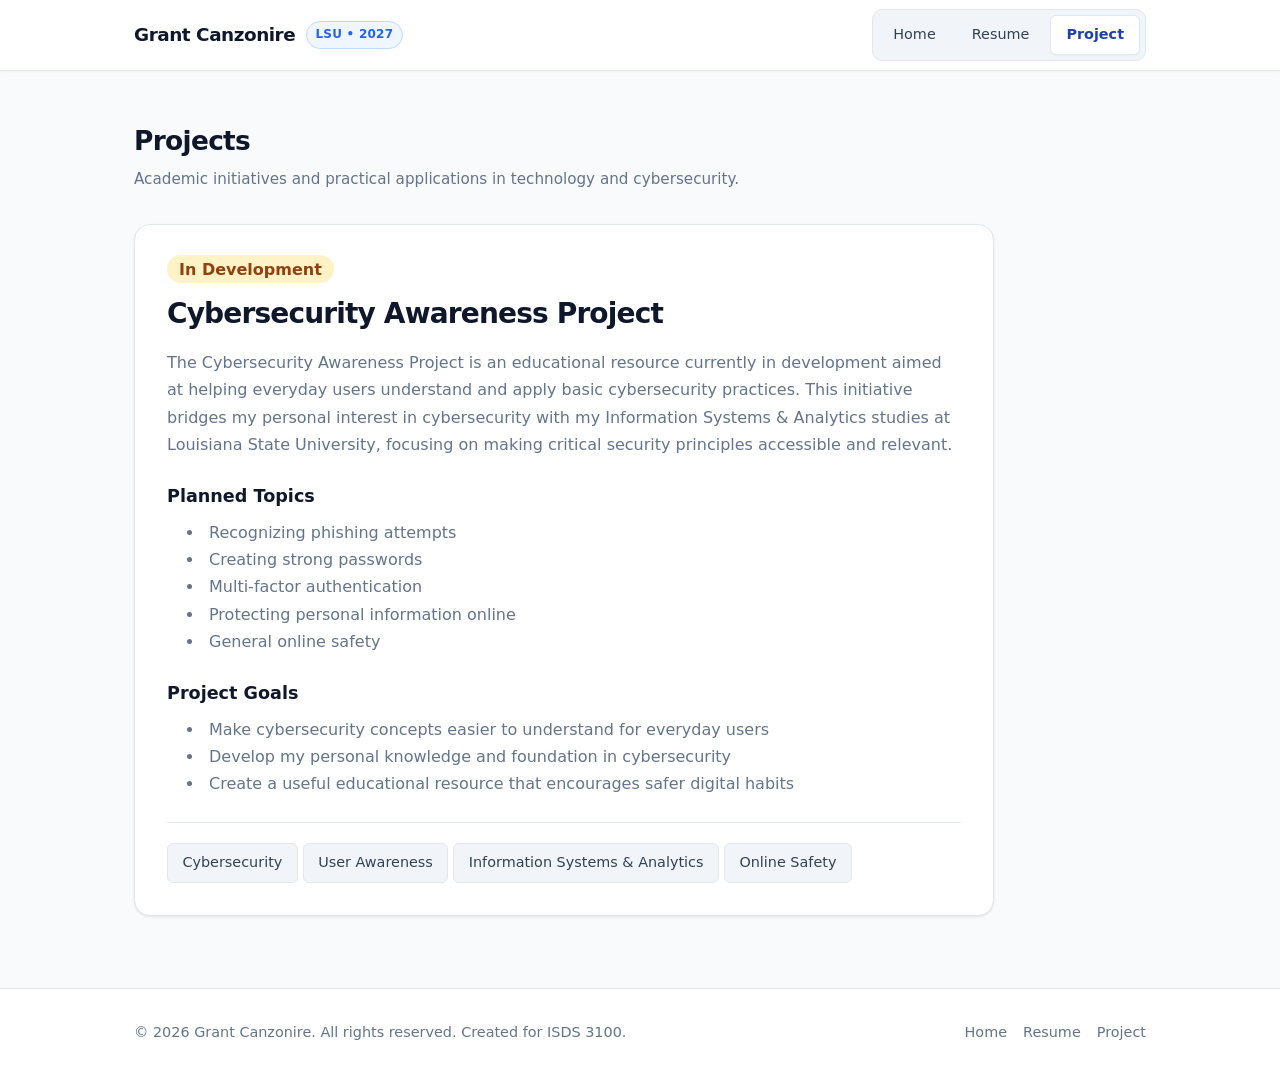
==== commit 8c220696: "Restore projects page" ====
--- a/project.html
+++ b/project.html
@@ -5,9 +5,6 @@
   <meta name="viewport" content="width=device-width, initial-scale=1.0">
   <meta name="description" content="Projects by Grant Canzonire - Information Systems &amp; Analytics student at Louisiana State University (LSU).">
   <title>Grant Canzonire | Projects</title>
-  <link rel="preconnect" href="https://fonts.googleapis.com">
-  <link rel="preconnect" href="https://fonts.gstatic.com" crossorigin>
-  <link href="https://fonts.googleapis.com/css2?family=Inter:wght@400;500;600;700;800&display=swap" rel="stylesheet">
   <link rel="stylesheet" href="styles.css">
 </head>
 <body>
@@ -31,99 +28,55 @@
   <main class="main-content container">
 
     <!-- Page Header -->
-    <section class="section-header">
+    <section class="section-header" style="margin-top: 1rem; margin-bottom: 2rem;">
       <h1 class="section-title">Projects</h1>
       <p class="section-subtitle">Academic initiatives and practical applications in technology and cybersecurity.</p>
     </section>
 
     <!-- Single Featured Project: In Development -->
-    <article class="project-card-detail">
+    <article class="card" style="max-width: 860px;">
       
-      <!-- Project Status & Header -->
-      <span class="project-status-pill">
-        <svg width="12" height="12" viewBox="0 0 24 24" fill="none" stroke="currentColor" stroke-width="2.5" stroke-linecap="round" stroke-linejoin="round">
-          <circle cx="12" cy="12" r="10"/>
-          <polyline points="12 6 12 12 16 14"/>
-        </svg>
-        In Development
-      </span>
-
-      <h2 class="project-title">Cybersecurity Awareness Project</h2>
-      
-      <p class="project-description">
-        The Cybersecurity Awareness Project is an educational resource currently in development aimed at helping everyday users understand and apply basic cybersecurity practices. This initiative bridges my personal interest in cybersecurity with my Information Systems &amp; Analytics studies at Louisiana State University, focusing on making critical security principles accessible and relevant.
-      </p>
+      <!-- Project Header / Status -->
+      <div style="margin-bottom: 1.25rem;">
+        <span class="project-badge" style="background-color: #fef3c7; color: #92400e; font-weight: 600; padding: 0.3rem 0.75rem; border-radius: 9999px;">
+          In Development
+        </span>
+        <h2 class="project-title" style="font-size: 1.75rem; margin-top: 0.5rem; margin-bottom: 0.75rem;">
+          Cybersecurity Awareness Project
+        </h2>
+        <p class="project-description" style="font-size: 1rem; line-height: 1.7; color: var(--text-muted); margin-bottom: 1.5rem;">
+          The Cybersecurity Awareness Project is an educational resource currently in development aimed at helping everyday users understand and apply basic cybersecurity practices. This initiative bridges my personal interest in cybersecurity with my Information Systems &amp; Analytics studies at Louisiana State University, focusing on making critical security principles accessible and relevant.
+        </p>
+      </div>
 
       <!-- Planned Topics Section -->
-      <div class="project-block">
-        <h3 class="project-block-title">Planned Topics</h3>
-        <ul class="project-item-list">
-          <li>
-            <svg class="project-check-icon" viewBox="0 0 24 24" fill="none" stroke="currentColor" stroke-width="2.5" stroke-linecap="round" stroke-linejoin="round">
-              <polyline points="20 6 9 17 4 12"/>
-            </svg>
-            <span>Recognizing phishing attempts</span>
-          </li>
-          <li>
-            <svg class="project-check-icon" viewBox="0 0 24 24" fill="none" stroke="currentColor" stroke-width="2.5" stroke-linecap="round" stroke-linejoin="round">
-              <polyline points="20 6 9 17 4 12"/>
-            </svg>
-            <span>Creating strong passwords</span>
-          </li>
-          <li>
-            <svg class="project-check-icon" viewBox="0 0 24 24" fill="none" stroke="currentColor" stroke-width="2.5" stroke-linecap="round" stroke-linejoin="round">
-              <polyline points="20 6 9 17 4 12"/>
-            </svg>
-            <span>Multi-factor authentication</span>
-          </li>
-          <li>
-            <svg class="project-check-icon" viewBox="0 0 24 24" fill="none" stroke="currentColor" stroke-width="2.5" stroke-linecap="round" stroke-linejoin="round">
-              <polyline points="20 6 9 17 4 12"/>
-            </svg>
-            <span>Protecting personal information online</span>
-          </li>
-          <li>
-            <svg class="project-check-icon" viewBox="0 0 24 24" fill="none" stroke="currentColor" stroke-width="2.5" stroke-linecap="round" stroke-linejoin="round">
-              <polyline points="20 6 9 17 4 12"/>
-            </svg>
-            <span>General online safety</span>
-          </li>
+      <div style="margin-bottom: 1.5rem;">
+        <h3 style="font-size: 1.1rem; font-weight: 700; color: var(--text-main); margin-bottom: 0.5rem;">
+          Planned Topics
+        </h3>
+        <ul style="padding-left: 1.25rem; color: var(--text-muted); line-height: 1.7;">
+          <li>Recognizing phishing attempts</li>
+          <li>Creating strong passwords</li>
+          <li>Multi-factor authentication</li>
+          <li>Protecting personal information online</li>
+          <li>General online safety</li>
         </ul>
       </div>
 
       <!-- Project Goals Section -->
-      <div class="project-block">
-        <h3 class="project-block-title">Project Goals</h3>
-        <ul class="project-item-list">
-          <li>
-            <svg class="project-check-icon" viewBox="0 0 24 24" fill="none" stroke="currentColor" stroke-width="2.5" stroke-linecap="round" stroke-linejoin="round">
-              <circle cx="12" cy="12" r="10"/>
-              <path d="M12 8v8"/>
-              <path d="M8 12h8"/>
-            </svg>
-            <span>Make cybersecurity concepts easier to understand for everyday users</span>
-          </li>
-          <li>
-            <svg class="project-check-icon" viewBox="0 0 24 24" fill="none" stroke="currentColor" stroke-width="2.5" stroke-linecap="round" stroke-linejoin="round">
-              <circle cx="12" cy="12" r="10"/>
-              <path d="M12 8v8"/>
-              <path d="M8 12h8"/>
-            </svg>
-            <span>Develop my personal knowledge and foundation in cybersecurity</span>
-          </li>
-          <li>
-            <svg class="project-check-icon" viewBox="0 0 24 24" fill="none" stroke="currentColor" stroke-width="2.5" stroke-linecap="round" stroke-linejoin="round">
-              <circle cx="12" cy="12" r="10"/>
-              <path d="M12 8v8"/>
-              <path d="M8 12h8"/>
-            </svg>
-            <span>Create a useful educational resource that encourages safer digital habits</span>
-          </li>
+      <div style="margin-bottom: 1.5rem;">
+        <h3 style="font-size: 1.1rem; font-weight: 700; color: var(--text-main); margin-bottom: 0.5rem;">
+          Project Goals
+        </h3>
+        <ul style="padding-left: 1.25rem; color: var(--text-muted); line-height: 1.7;">
+          <li>Make cybersecurity concepts easier to understand for everyday users</li>
+          <li>Develop my personal knowledge and foundation in cybersecurity</li>
+          <li>Create a useful educational resource that encourages safer digital habits</li>
         </ul>
       </div>
 
       <!-- Focus Tags -->
-      <div class="project-tags-row">
+      <div class="project-tags" style="margin-bottom: 0; margin-top: 1.5rem; padding-top: 1.25rem; border-top: 1px solid var(--border-color);">
         <span class="skill-tag">Cybersecurity</span>
         <span class="skill-tag">User Awareness</span>
         <span class="skill-tag">Information Systems &amp; Analytics</span>
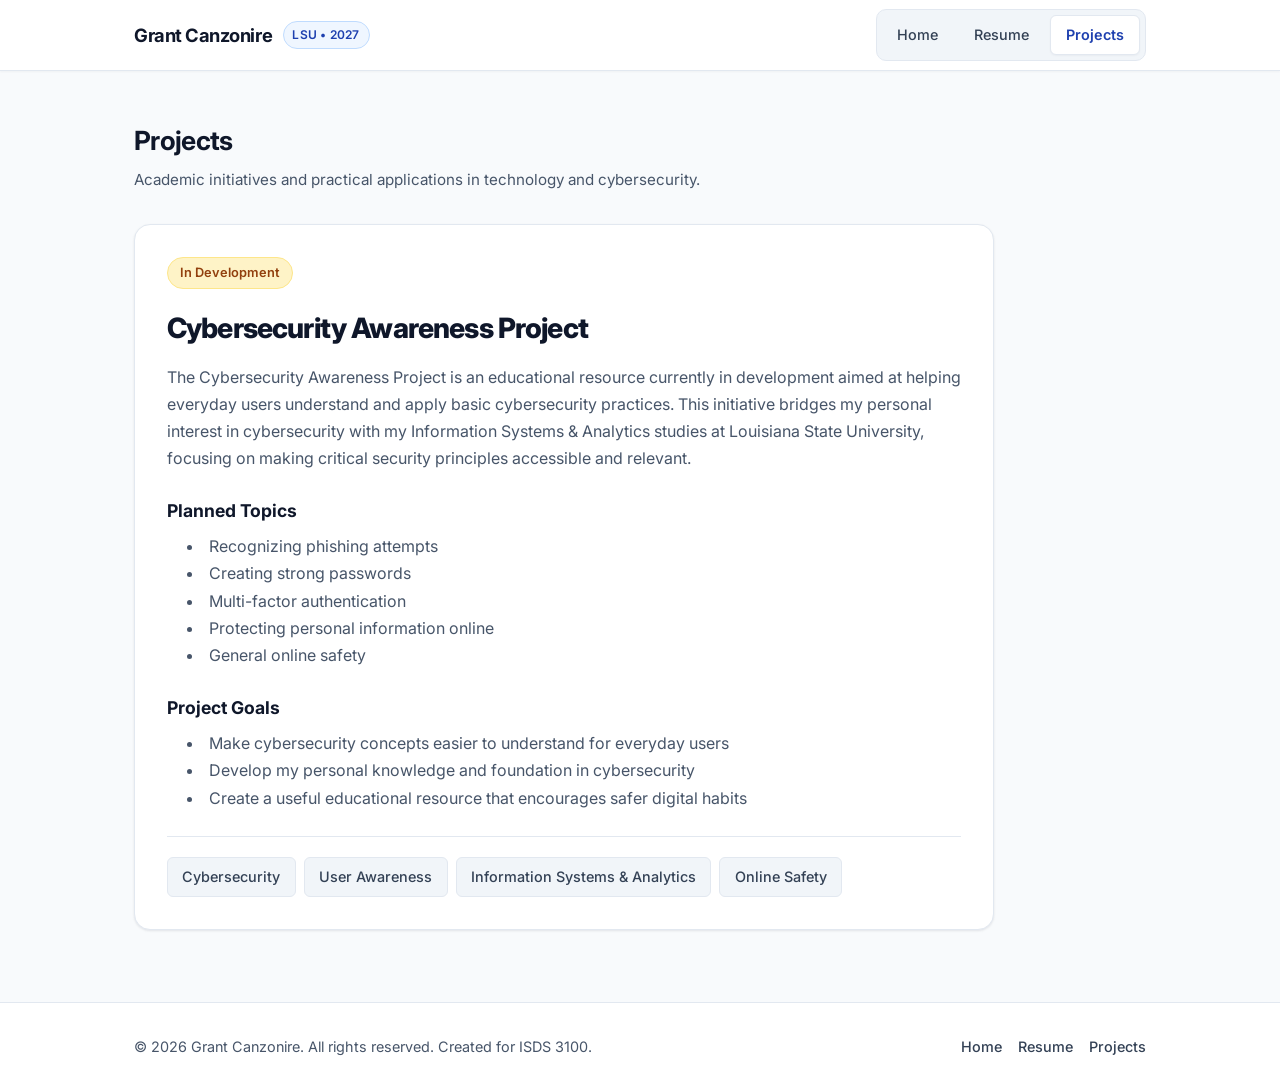
==== commit 2502645f: "Improve mobile responsiveness and accessibility" ====
--- a/project.html
+++ b/project.html
@@ -5,9 +5,14 @@
   <meta name="viewport" content="width=device-width, initial-scale=1.0">
   <meta name="description" content="Projects by Grant Canzonire - Information Systems &amp; Analytics student at Louisiana State University (LSU).">
   <title>Grant Canzonire | Projects</title>
+  <link rel="preconnect" href="https://fonts.googleapis.com">
+  <link rel="preconnect" href="https://fonts.gstatic.com" crossorigin>
+  <link href="https://fonts.googleapis.com/css2?family=Inter:wght@400;500;600;700;800&display=swap" rel="stylesheet">
   <link rel="stylesheet" href="styles.css">
 </head>
 <body>
+
+  <a href="#main-content" class="skip-link">Skip to main content</a>
 
   <!-- Site Navigation -->
   <header class="site-header">
@@ -19,13 +24,13 @@
       <nav class="main-nav" aria-label="Main Navigation">
         <a href="index.html" class="nav-link">Home</a>
         <a href="resume.html" class="nav-link">Resume</a>
-        <a href="project.html" class="nav-link active">Project</a>
+        <a href="project.html" class="nav-link active" aria-current="page">Projects</a>
       </nav>
     </div>
   </header>
 
   <!-- Main Content Area -->
-  <main class="main-content container">
+  <main id="main-content" class="main-content container">
 
     <!-- Page Header -->
     <section class="section-header" style="margin-top: 1rem; margin-bottom: 2rem;">
@@ -91,11 +96,11 @@
   <footer class="site-footer">
     <div class="container footer-inner">
       <p>&copy; 2026 Grant Canzonire. All rights reserved. Created for ISDS 3100.</p>
-      <div class="footer-links">
+      <nav class="footer-links" aria-label="Footer Navigation">
         <a href="index.html">Home</a>
         <a href="resume.html">Resume</a>
-        <a href="project.html">Project</a>
-      </div>
+        <a href="project.html">Projects</a>
+      </nav>
     </div>
   </footer>
 
--- a/styles.css
+++ b/styles.css
@@ -20,8 +20,8 @@
 
   --text-main: #0f172a;
   --text-secondary: #334155;
-  --text-muted: #64748b;
-  --text-light: #94a3b8;
+  --text-muted: #475569;
+  --text-light: #64748b;
 
   --bg-body: #f8fafc;
   --bg-surface: #ffffff;
@@ -79,6 +79,7 @@
   font-size: 16px;
   scroll-behavior: smooth;
   text-rendering: optimizeLegibility;
+  -webkit-text-size-adjust: 100%;
 }
 
 body {
@@ -91,6 +92,63 @@
   flex-direction: column;
   -webkit-font-smoothing: antialiased;
   -moz-osx-font-smoothing: grayscale;
+  overflow-x: hidden;
+  overflow-wrap: break-word;
+  width: 100%;
+}
+
+/* Accessibility: Skip Link */
+.skip-link {
+  position: absolute;
+  top: -100px;
+  left: 1rem;
+  background-color: var(--primary-dark);
+  color: #ffffff;
+  padding: 0.6rem 1.1rem;
+  border-radius: var(--radius-sm);
+  font-weight: 600;
+  font-size: 0.9rem;
+  z-index: 1000;
+  text-decoration: none;
+  box-shadow: var(--shadow-md);
+  transition: top var(--transition-fast);
+}
+
+.skip-link:focus {
+  top: 1rem;
+  outline: 2px solid #ffffff;
+  outline-offset: 2px;
+}
+
+/* Accessibility: Keyboard Focus Styles */
+:focus-visible {
+  outline: 2px solid var(--primary);
+  outline-offset: 2px;
+}
+
+.site-brand:focus-visible {
+  outline: 2px solid var(--primary);
+  outline-offset: 3px;
+  border-radius: var(--radius-xs);
+}
+
+.nav-link:focus-visible {
+  outline: 2px solid var(--primary-dark);
+  outline-offset: 1px;
+}
+
+.btn:focus-visible,
+.contact-cta-btn:focus-visible {
+  outline: 2px solid var(--primary-dark);
+  outline-offset: 2px;
+}
+
+.contact-email-link:focus-visible,
+.resume-meta-item a:focus-visible,
+.footer-links a:focus-visible {
+  outline: 2px solid var(--primary);
+  outline-offset: 2px;
+  border-radius: var(--radius-xs);
 }
 
 a {
@@ -171,7 +229,7 @@
   align-items: center;
   padding: 0.2rem 0.55rem;
   background-color: var(--primary-subtle);
-  color: var(--primary);
+  color: var(--primary-dark);
   border: 1px solid var(--primary-border);
   border-radius: var(--radius-full);
   font-size: 0.75rem;
@@ -192,6 +250,7 @@
 .nav-link {
   display: inline-flex;
   align-items: center;
+  justify-content: center;
   padding: 0.45rem 0.95rem;
   font-weight: 500;
   font-size: 0.9rem;
@@ -199,14 +258,16 @@
   border-radius: var(--radius-sm);
   transition: all var(--transition-fast);
   text-decoration: none;
+  min-height: 38px;
 }
 
 .nav-link:hover {
-  color: var(--primary);
-  background-color: rgba(255, 255, 255, 0.7);
-}
-
-.nav-link.active {
+  color: var(--primary-dark);
+  background-color: rgba(255, 255, 255, 0.85);
+}
+
+.nav-link.active,
+.nav-link[aria-current="page"] {
   color: var(--primary-dark);
   background-color: var(--bg-surface);
   font-weight: 600;
@@ -380,7 +441,7 @@
 .btn-secondary:hover {
   background-color: var(--bg-surface-alt);
   border-color: var(--border-hover);
-  color: var(--primary);
+  color: var(--primary-dark);
   transform: translateY(-1px);
   box-shadow: var(--shadow-sm);
 }
@@ -664,7 +725,7 @@
   font-weight: 700;
   text-transform: uppercase;
   letter-spacing: 0.05em;
-  color: var(--text-muted);
+  color: var(--text-secondary);
   margin-bottom: 0.15rem;
 }
 
@@ -674,6 +735,7 @@
   color: var(--primary);
   letter-spacing: -0.01em;
   word-break: break-all;
+  overflow-wrap: anywhere;
   transition: color var(--transition-fast);
 }
 
@@ -715,7 +777,8 @@
   max-width: 860px;
 }
 
-.project-status-pill {
+.project-status-pill,
+.project-badge {
   display: inline-flex;
   align-items: center;
   gap: 0.35rem;
@@ -782,10 +845,11 @@
   margin-top: 3px;
 }
 
+.project-tags,
 .project-tags-row {
   display: flex;
   flex-wrap: wrap;
-  gap: var(--space-xs);
+  gap: var(--space-sm);
   margin-top: var(--space-xl);
   padding-top: var(--space-lg);
   border-top: 1px solid var(--border-color);
@@ -836,10 +900,21 @@
   display: inline-flex;
   align-items: center;
   gap: 0.4rem;
+  max-width: 100%;
 }
 
 .resume-meta-item svg {
   color: var(--primary);
+  flex-shrink: 0;
+}
+
+.resume-meta-item a {
+  word-break: break-word;
+  overflow-wrap: anywhere;
+}
+
+.resume-meta-item a:hover {
+  text-decoration: underline;
 }
 
 .resume-section {
@@ -889,8 +964,8 @@
 
 .resume-entry-date {
   font-size: 0.85rem;
-  color: var(--text-muted);
-  font-weight: 500;
+  color: var(--text-secondary);
+  font-weight: 600;
   background-color: var(--bg-surface-alt);
   padding: 0.15rem 0.55rem;
   border-radius: var(--radius-sm);
@@ -934,15 +1009,18 @@
 .footer-links {
   display: flex;
   gap: var(--space-md);
+  flex-wrap: wrap;
 }
 
 .footer-links a {
-  color: var(--text-muted);
+  color: var(--text-secondary);
   font-weight: 500;
+  transition: color var(--transition-fast);
 }
 
 .footer-links a:hover {
   color: var(--primary);
+  text-decoration: underline;
 }
 
 /* --------------------------------------------------------------------------
@@ -957,9 +1035,15 @@
     gap: var(--space-sm);
   }
 
+  .site-brand {
+    justify-content: center;
+  }
+
   .main-nav {
     width: 100%;
     justify-content: center;
+    flex-wrap: wrap;
+    gap: 0.25rem;
   }
 
   .hero-title {
@@ -977,6 +1061,7 @@
   .contact-featured-card {
     flex-direction: column;
     align-items: flex-start;
+    gap: 1.25rem;
   }
 
   .contact-cta-btn {
@@ -987,14 +1072,15 @@
   .footer-inner {
     flex-direction: column;
     text-align: center;
+    gap: 1rem;
+  }
+
+  .footer-links {
+    justify-content: center;
   }
 }
 
 @media (max-width: 520px) {
-  .hero-title {
-    font-size: 1.85rem;
-  }
-
   .skills-grid {
     grid-template-columns: 1fr;
   }
@@ -1006,9 +1092,152 @@
 
   .hero-actions .btn {
     width: 100%;
+    justify-content: center;
+  }
+
+  .experience-header-block {
+    flex-direction: column;
+    align-items: flex-start;
+    gap: 0.5rem;
+  }
+
+  .experience-card-footer {
+    justify-content: stretch;
+  }
+
+  .experience-card-footer .btn {
+    width: 100%;
+    justify-content: center;
+  }
+}
+
+/* Mobile Small Devices: 320px to 430px */
+@media (max-width: 480px) {
+  .container {
+    padding-left: 1rem;
+    padding-right: 1rem;
+  }
+
+  .site-brand {
+    font-size: 1.05rem;
+    gap: 0.4rem;
+    flex-wrap: wrap;
+    justify-content: center;
+  }
+
+  .brand-badge {
+    font-size: 0.7rem;
+    padding: 0.15rem 0.45rem;
+  }
+
+  .main-nav {
+    padding: 0.25rem;
+  }
+
+  .nav-link {
+    padding: 0.45rem 0.75rem;
+    font-size: 0.85rem;
+    min-height: 42px;
+  }
+
+  .hero-card, .card, .resume-paper, .project-card-detail {
+    padding: 1.25rem 1rem;
+  }
+
+  .hero-title {
+    font-size: 1.75rem;
+    word-break: break-word;
+  }
+
+  .hero-pill-separator {
+    display: none;
+  }
+
+  .hero-pills {
+    flex-direction: column;
+    align-items: flex-start;
+    gap: 0.45rem;
+  }
+
+  .hero-pill-major {
+    font-size: 0.95rem;
+  }
+
+  .hero-description {
+    font-size: 0.95rem;
+    line-height: 1.65;
+  }
+
+  .contact-featured-card {
+    padding: 1.25rem 1rem;
+  }
+
+  .contact-info-block {
+    flex-direction: column;
+    align-items: flex-start;
+    gap: 0.75rem;
+    width: 100%;
+  }
+
+  .contact-text-group {
+    width: 100%;
+  }
+
+  .contact-email-link {
+    font-size: 1.05rem;
+    word-break: break-all;
+    overflow-wrap: anywhere;
   }
 
   .resume-name {
-    font-size: 1.85rem;
-  }
-}
+    font-size: 1.65rem;
+  }
+
+  .resume-headline {
+    font-size: 0.95rem;
+  }
+
+  .resume-meta {
+    flex-direction: column;
+    gap: 0.4rem;
+  }
+
+  .resume-entry-header {
+    flex-direction: column;
+    align-items: flex-start;
+    gap: 0.3rem;
+  }
+
+  .project-title {
+    font-size: 1.45rem !important;
+  }
+}
+
+@media (max-width: 360px) {
+  .hero-title {
+    font-size: 1.5rem;
+  }
+
+  .resume-name {
+    font-size: 1.45rem;
+  }
+
+  .nav-link {
+    padding: 0.4rem 0.55rem;
+    font-size: 0.8rem;
+  }
+}
+
+/* Reduced Motion Preference for Accessibility */
+@media (prefers-reduced-motion: reduce) {
+  html {
+    scroll-behavior: auto;
+  }
+
+  *, *::before, *::after {
+    animation-duration: 0.01ms !important;
+    animation-iteration-count: 1 !important;
+    transition-duration: 0.01ms !important;
+    scroll-behavior: auto !important;
+  }
+}
